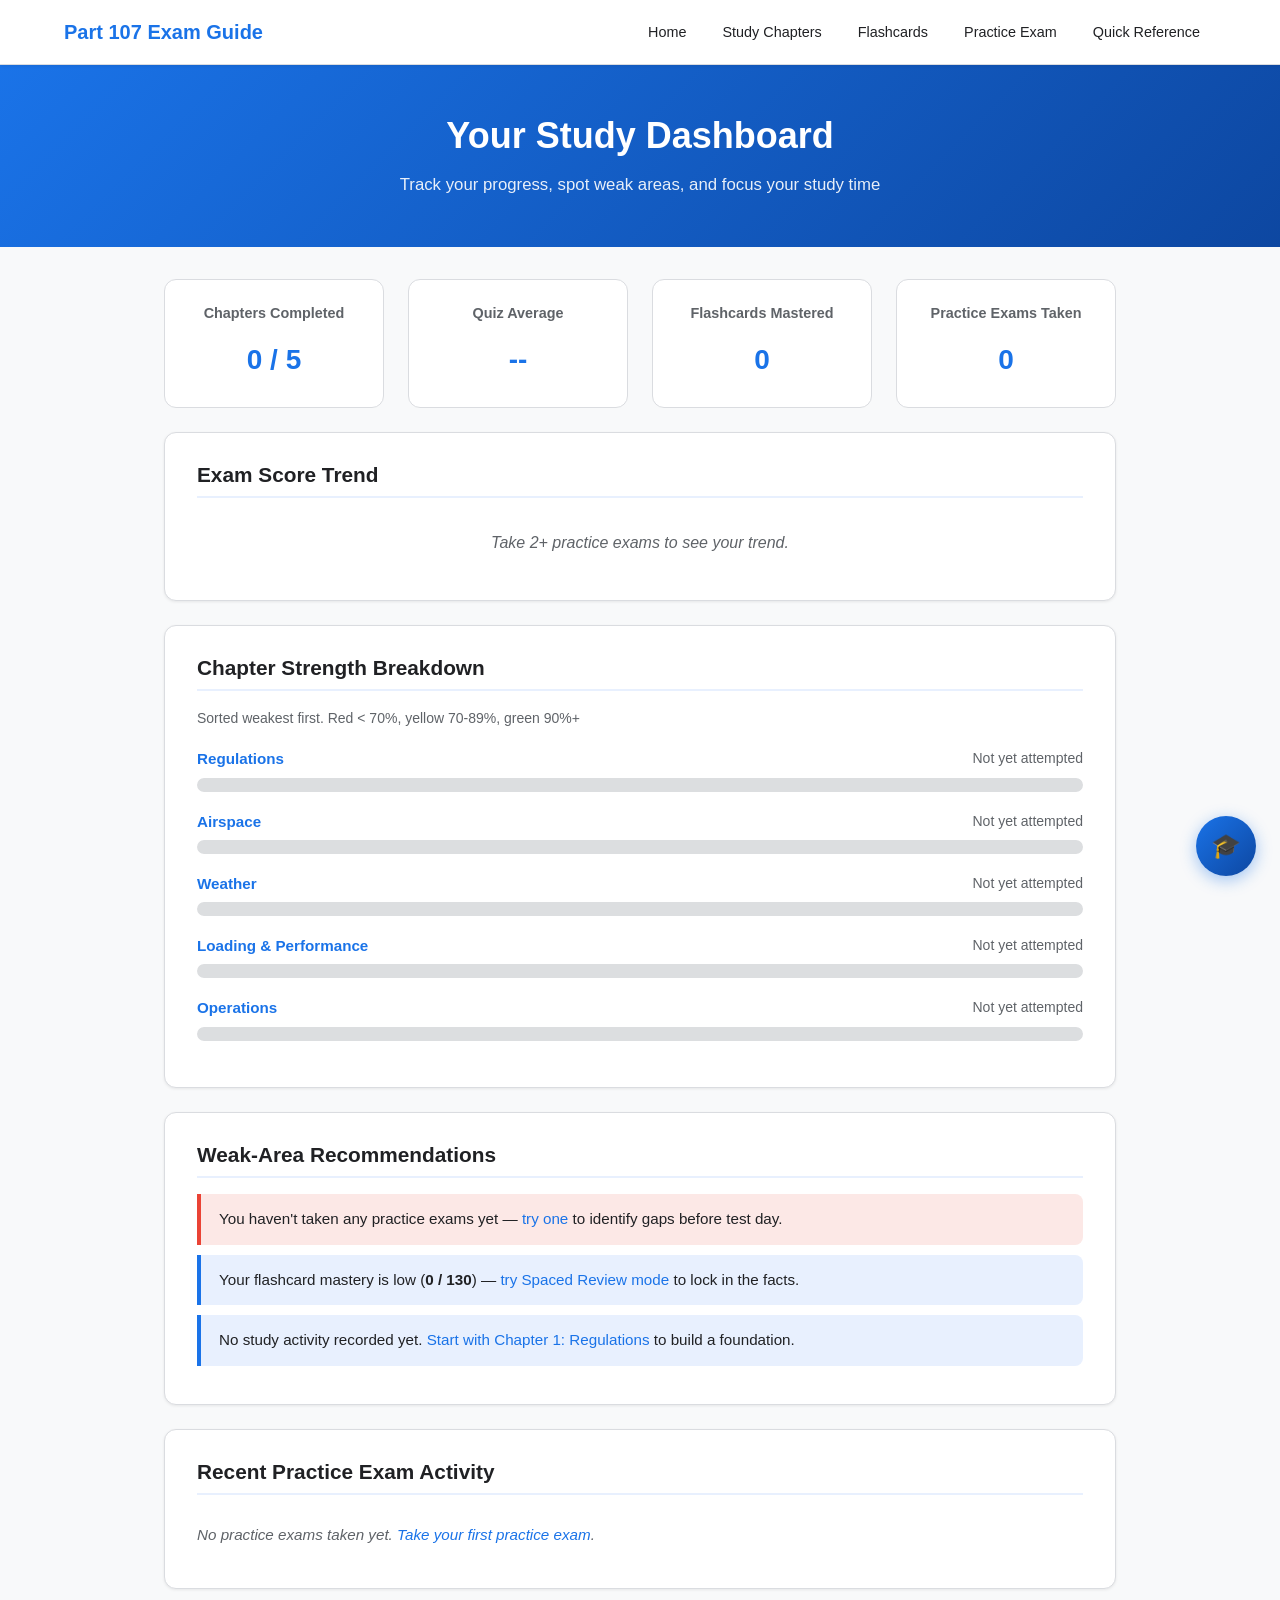
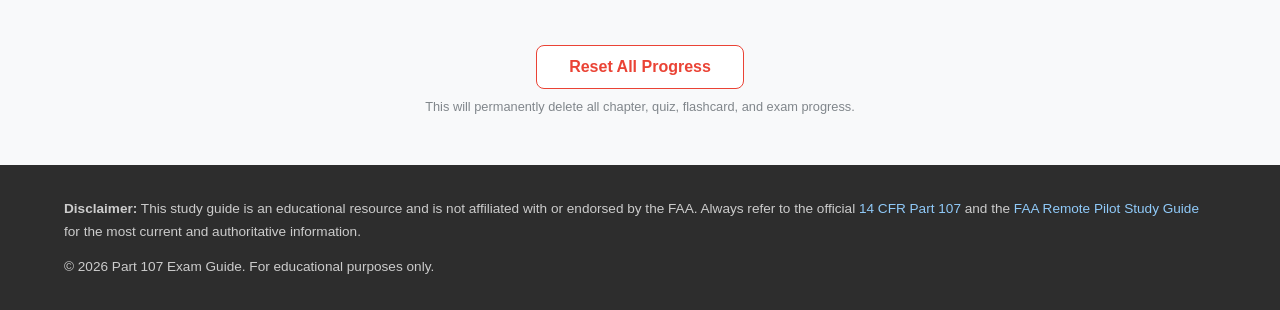
==== dashboard.html @ a6f91be0 "Add METAR/TAF decoder tool and progress dashboard - /tools/metar-decoder.html: paste a raw METAR or " ====
<!DOCTYPE html>
<html lang="en">
<head>
    <meta charset="UTF-8">
    <meta name="viewport" content="width=device-width, initial-scale=1.0">
    <title>Study Dashboard - Part 107 Exam Guide</title>
    <link rel="stylesheet" href="css/styles.css">
    <style>
        /* --- Dashboard-specific styles --- */
        .dashboard-hero {
            background: linear-gradient(135deg, #1a73e8 0%, #0d47a1 100%);
            color: white;
            padding: 48px 24px;
            text-align: center;
        }

        .dashboard-hero h1 {
            font-size: 2.25rem;
            margin-bottom: 12px;
        }

        .dashboard-hero p {
            opacity: 0.9;
            font-size: 1.05rem;
        }

        .dashboard-section {
            max-width: 1000px;
            margin: 0 auto;
            padding: 32px 24px;
        }

        .dashboard-block {
            background: var(--bg-white);
            border: 1px solid var(--border);
            border-radius: var(--radius-lg);
            padding: 28px 32px;
            margin-bottom: 24px;
            box-shadow: var(--shadow-sm);
        }

        .dashboard-block h2 {
            text-align: left;
            font-size: 1.3rem;
            margin-bottom: 16px;
            padding-bottom: 8px;
            border-bottom: 2px solid var(--primary-light);
            color: var(--text);
        }

        .empty-state {
            color: var(--text-light);
            font-style: italic;
            padding: 16px 0;
            text-align: center;
        }

        /* Trend chart */
        .trend-chart {
            width: 100%;
            height: 220px;
            display: block;
        }

        .trend-chart .axis {
            stroke: var(--border);
            stroke-width: 1;
        }

        .trend-chart .gridline {
            stroke: #f0f0f0;
            stroke-width: 1;
        }

        .trend-chart .trend-line {
            fill: none;
            stroke: var(--primary);
            stroke-width: 2.5;
        }

        .trend-chart .trend-dot {
            fill: var(--primary);
        }

        .trend-chart .axis-label {
            font-size: 11px;
            fill: var(--text-light);
        }

        /* Chapter strength bars */
        .strength-row {
            margin-bottom: 18px;
        }

        .strength-info {
            display: flex;
            justify-content: space-between;
            margin-bottom: 6px;
            font-size: 0.95rem;
        }

        .strength-name {
            font-weight: 600;
        }

        .strength-score {
            color: var(--text-light);
            font-size: 0.875rem;
        }

        .strength-track {
            height: 14px;
            background: #e8eaed;
            border-radius: 7px;
            overflow: hidden;
        }

        .strength-fill {
            height: 100%;
            border-radius: 7px;
            transition: width 0.6s ease;
        }

        .strength-fill.low {
            background: var(--accent);
        }

        .strength-fill.mid {
            background: var(--warning);
        }

        .strength-fill.high {
            background: var(--secondary);
        }

        .strength-fill.none {
            background: #c0c0c0;
            width: 100%;
            opacity: 0.3;
        }

        /* Recommendations */
        .rec-list {
            list-style: none;
            padding: 0;
        }

        .rec-list li {
            padding: 14px 18px;
            margin-bottom: 10px;
            background: var(--primary-light);
            border-left: 4px solid var(--primary);
            border-radius: 0 var(--radius) var(--radius) 0;
            font-size: 0.95rem;
            line-height: 1.5;
        }

        .rec-list li.priority {
            background: #fce8e6;
            border-left-color: var(--accent);
        }

        .rec-list li.success {
            background: #e8f5e9;
            border-left-color: var(--secondary);
        }

        /* Activity log */
        .activity-list {
            list-style: none;
            padding: 0;
        }

        .activity-list li {
            padding: 12px 0;
            border-bottom: 1px solid #f0f0f0;
            display: flex;
            justify-content: space-between;
            align-items: center;
            font-size: 0.95rem;
        }

        .activity-list li:last-child {
            border-bottom: none;
        }

        .activity-date {
            color: var(--text-light);
            font-size: 0.875rem;
        }

        .activity-score {
            font-weight: 700;
        }

        .activity-score.pass {
            color: var(--secondary);
        }

        .activity-score.fail {
            color: var(--accent);
        }

        /* Reset button area */
        .reset-area {
            text-align: center;
            padding: 32px 0 16px;
        }

        .btn-danger {
            background: var(--bg-white);
            color: var(--accent);
            border: 1px solid var(--accent);
        }

        .btn-danger:hover {
            background: var(--accent);
            color: white;
            box-shadow: var(--shadow-md);
        }

        @media (max-width: 768px) {
            .dashboard-block {
                padding: 20px 18px;
            }
            .dashboard-hero h1 {
                font-size: 1.6rem;
            }
        }
    </style>
</head>
<body>
    <header class="site-header">
        <nav class="nav-bar">
            <a href="index.html" class="logo">Part 107 Exam Guide</a>
            <button class="nav-toggle" aria-label="Toggle navigation">&#9776;</button>
            <ul class="nav-links">
                <li><a href="index.html">Home</a></li>
                <li class="dropdown">
                    <a href="#">Study Chapters</a>
                    <ul class="dropdown-menu">
                        <li><a href="chapters/regulations.html">1. Regulations</a></li>
                        <li><a href="chapters/airspace.html">2. Airspace</a></li>
                        <li><a href="chapters/weather.html">3. Weather</a></li>
                        <li><a href="chapters/loading-performance.html">4. Loading &amp; Performance</a></li>
                        <li><a href="chapters/operations.html">5. Operations</a></li>
                    </ul>
                </li>
                <li><a href="flashcards.html">Flashcards</a></li>
                <li><a href="practice-exam.html">Practice Exam</a></li>
                <li><a href="reference.html">Quick Reference</a></li>
            </ul>
        </nav>
    </header>

    <section class="dashboard-hero">
        <div class="container">
            <h1>Your Study Dashboard</h1>
            <p>Track your progress, spot weak areas, and focus your study time</p>
        </div>
    </section>

    <main class="dashboard-section">
        <!-- Header stat cards -->
        <section class="progress-section" style="padding:0 0 24px;">
            <div class="progress-dashboard" id="progressDashboard">
                <div class="progress-card">
                    <h4>Chapters Completed</h4>
                    <div class="progress-ring-container">
                        <div class="progress-text" id="chaptersCompleted">0 / 5</div>
                    </div>
                </div>
                <div class="progress-card">
                    <h4>Quiz Average</h4>
                    <div class="progress-ring-container">
                        <div class="progress-text" id="quizAverage">--</div>
                    </div>
                </div>
                <div class="progress-card">
                    <h4>Flashcards Mastered</h4>
                    <div class="progress-ring-container">
                        <div class="progress-text" id="flashcardsMastered">0</div>
                    </div>
                </div>
                <div class="progress-card">
                    <h4>Practice Exams Taken</h4>
                    <div class="progress-ring-container">
                        <div class="progress-text" id="examsTaken">0</div>
                    </div>
                </div>
            </div>
        </section>

        <!-- Exam score trend -->
        <div class="dashboard-block">
            <h2>Exam Score Trend</h2>
            <div id="trendArea"></div>
        </div>

        <!-- Chapter strength breakdown -->
        <div class="dashboard-block">
            <h2>Chapter Strength Breakdown</h2>
            <p style="color:var(--text-light);font-size:0.875rem;margin-bottom:18px;">Sorted weakest first. Red &lt; 70%, yellow 70-89%, green 90%+</p>
            <div id="strengthArea"></div>
        </div>

        <!-- Recommendations -->
        <div class="dashboard-block">
            <h2>Weak-Area Recommendations</h2>
            <ul class="rec-list" id="recArea"></ul>
        </div>

        <!-- Recent activity -->
        <div class="dashboard-block">
            <h2>Recent Practice Exam Activity</h2>
            <ul class="activity-list" id="activityArea"></ul>
        </div>

        <!-- Reset button -->
        <div class="reset-area">
            <button class="btn btn-danger" id="resetBtn">Reset All Progress</button>
            <p style="color:var(--text-lighter);font-size:0.8rem;margin-top:8px;">This will permanently delete all chapter, quiz, flashcard, and exam progress.</p>
        </div>
    </main>

    <footer class="site-footer">
        <div class="container">
            <p><strong>Disclaimer:</strong> This study guide is an educational resource and is not affiliated with or endorsed by the FAA. Always refer to the official <a href="https://www.ecfr.gov/current/title-14/chapter-I/subchapter-F/part-107" target="_blank">14 CFR Part 107</a> and the <a href="https://www.faa.gov/sites/faa.gov/files/regulations_policies/handbooks_manuals/aviation/remote_pilot_study_guide.pdf" target="_blank">FAA Remote Pilot Study Guide</a> for the most current and authoritative information.</p>
            <p>&copy; 2026 Part 107 Exam Guide. For educational purposes only.</p>
        </div>
    </footer>

    <script src="js/progress.js"></script>
    <script src="js/nav.js"></script>
    <script src="js/dashboard.js"></script>
    <script src="js/assistant.js"></script>
</body>
</html>
---- css/styles.css ----
/* ========================================
   Part 107 Exam Guide - Main Stylesheet
   ======================================== */

/* --- Reset & Base --- */
*, *::before, *::after {
    box-sizing: border-box;
    margin: 0;
    padding: 0;
}

:root {
    --primary: #1a73e8;
    --primary-dark: #1557b0;
    --primary-light: #e8f0fe;
    --secondary: #34a853;
    --secondary-dark: #2d8f47;
    --accent: #ea4335;
    --warning: #fbbc04;
    --bg: #f8f9fa;
    --bg-white: #ffffff;
    --text: #202124;
    --text-light: #5f6368;
    --text-lighter: #80868b;
    --border: #dadce0;
    --shadow-sm: 0 1px 3px rgba(0,0,0,0.08);
    --shadow-md: 0 4px 12px rgba(0,0,0,0.1);
    --shadow-lg: 0 8px 24px rgba(0,0,0,0.12);
    --radius: 8px;
    --radius-lg: 12px;
    --max-width: 1200px;
    --header-height: 64px;
}

html {
    scroll-behavior: smooth;
}

body {
    font-family: -apple-system, BlinkMacSystemFont, 'Segoe UI', Roboto, Oxygen, Ubuntu, sans-serif;
    background: var(--bg);
    color: var(--text);
    line-height: 1.6;
    min-height: 100vh;
}

.container {
    max-width: var(--max-width);
    margin: 0 auto;
    padding: 0 24px;
}

a {
    color: var(--primary);
    text-decoration: none;
}

a:hover {
    text-decoration: underline;
}

h1, h2, h3, h4, h5 {
    line-height: 1.3;
}

/* --- Navigation --- */
.site-header {
    position: sticky;
    top: 0;
    z-index: 100;
    background: var(--bg-white);
    border-bottom: 1px solid var(--border);
    box-shadow: var(--shadow-sm);
}

.nav-bar {
    max-width: var(--max-width);
    margin: 0 auto;
    padding: 0 24px;
    display: flex;
    align-items: center;
    height: var(--header-height);
    justify-content: space-between;
}

.logo {
    font-size: 1.25rem;
    font-weight: 700;
    color: var(--primary);
    white-space: nowrap;
}

.logo:hover {
    text-decoration: none;
}

.nav-toggle {
    display: none;
    background: none;
    border: none;
    font-size: 1.5rem;
    cursor: pointer;
    color: var(--text);
}

.nav-links {
    display: flex;
    list-style: none;
    gap: 4px;
    align-items: center;
}

.nav-links > li > a {
    padding: 8px 16px;
    border-radius: var(--radius);
    color: var(--text);
    font-size: 0.9rem;
    font-weight: 500;
    transition: background 0.2s;
}

.nav-links > li > a:hover,
.nav-links > li > a.active {
    background: var(--primary-light);
    color: var(--primary);
    text-decoration: none;
}

/* Dropdown */
.dropdown {
    position: relative;
}

.dropdown-menu {
    display: none;
    position: absolute;
    top: 100%;
    left: 0;
    background: var(--bg-white);
    border: 1px solid var(--border);
    border-radius: var(--radius);
    box-shadow: var(--shadow-md);
    list-style: none;
    min-width: 240px;
    padding: 8px 0;
    z-index: 200;
}

.dropdown:hover .dropdown-menu {
    display: block;
}

.dropdown-menu li a {
    display: block;
    padding: 8px 20px;
    color: var(--text);
    font-size: 0.875rem;
}

.dropdown-menu li a:hover {
    background: var(--primary-light);
    color: var(--primary);
    text-decoration: none;
}

/* --- Hero --- */
.hero {
    background: linear-gradient(135deg, #1a73e8 0%, #0d47a1 100%);
    color: white;
    padding: 80px 24px;
    text-align: center;
}

.hero-content {
    max-width: 800px;
    margin: 0 auto;
}

.hero h1 {
    font-size: 2.75rem;
    margin-bottom: 16px;
    font-weight: 800;
}

.hero-subtitle {
    font-size: 1.25rem;
    opacity: 0.9;
    margin-bottom: 40px;
}

.hero-stats {
    display: flex;
    justify-content: center;
    gap: 48px;
    margin-bottom: 40px;
}

.stat {
    display: flex;
    flex-direction: column;
    align-items: center;
}

.stat-number {
    font-size: 2.5rem;
    font-weight: 800;
}

.stat-label {
    font-size: 0.9rem;
    opacity: 0.85;
}

/* --- Buttons --- */
.btn {
    display: inline-block;
    padding: 12px 32px;
    border-radius: var(--radius);
    font-weight: 600;
    font-size: 1rem;
    cursor: pointer;
    border: none;
    transition: all 0.2s;
}

.btn:hover {
    text-decoration: none;
    transform: translateY(-1px);
}

.btn-primary {
    background: white;
    color: var(--primary);
}

.btn-primary:hover {
    background: #f0f0f0;
    box-shadow: var(--shadow-md);
}

.btn-action {
    background: var(--primary);
    color: white;
}

.btn-action:hover {
    background: var(--primary-dark);
    box-shadow: var(--shadow-md);
}

.btn-secondary {
    background: var(--bg);
    color: var(--text);
    border: 1px solid var(--border);
}

.btn-secondary:hover {
    border-color: var(--primary);
    color: var(--primary);
}

.btn-success {
    background: var(--secondary);
    color: white;
}

.btn-success:hover {
    background: var(--secondary-dark);
}

/* --- Sections --- */
section {
    padding: 64px 0;
}

section h2 {
    font-size: 2rem;
    text-align: center;
    margin-bottom: 12px;
}

.section-subtitle {
    text-align: center;
    color: var(--text-light);
    margin-bottom: 40px;
    font-size: 1.05rem;
}

/* --- Exam Overview --- */
.overview-grid {
    display: grid;
    grid-template-columns: repeat(auto-fit, minmax(260px, 1fr));
    gap: 24px;
    margin-top: 32px;
}

.overview-card {
    background: var(--bg-white);
    border: 1px solid var(--border);
    border-radius: var(--radius-lg);
    padding: 28px;
    box-shadow: var(--shadow-sm);
}

.overview-card h3 {
    font-size: 1.15rem;
    margin-bottom: 16px;
    color: var(--primary);
}

.overview-card ul {
    list-style: none;
}

.overview-card li {
    padding: 6px 0;
    font-size: 0.925rem;
    border-bottom: 1px solid #f0f0f0;
}

.overview-card li:last-child {
    border-bottom: none;
}

/* --- Topic Breakdown --- */
.topic-bars {
    max-width: 700px;
    margin: 0 auto;
}

.topic-bar {
    margin-bottom: 20px;
}

.topic-info {
    display: flex;
    justify-content: space-between;
    margin-bottom: 6px;
}

.topic-name {
    font-weight: 600;
    font-size: 0.95rem;
}

.topic-percent {
    color: var(--text-light);
    font-size: 0.875rem;
}

.bar-track {
    height: 12px;
    background: #e8eaed;
    border-radius: 6px;
    overflow: hidden;
}

.bar-fill {
    height: 100%;
    background: linear-gradient(90deg, var(--primary), #4285f4);
    border-radius: 6px;
    transition: width 0.8s ease;
}

.topic-questions {
    font-size: 0.8rem;
    color: var(--text-lighter);
}

/* --- Chapter Cards --- */
.chapter-grid {
    display: grid;
    grid-template-columns: repeat(auto-fit, minmax(300px, 1fr));
    gap: 24px;
}

.chapter-card {
    background: var(--bg-white);
    border: 1px solid var(--border);
    border-radius: var(--radius-lg);
    padding: 32px;
    display: block;
    color: var(--text);
    transition: all 0.2s;
    position: relative;
    overflow: hidden;
}

.chapter-card:hover {
    text-decoration: none;
    border-color: var(--primary);
    box-shadow: var(--shadow-md);
    transform: translateY(-2px);
}

.chapter-number {
    font-size: 3rem;
    font-weight: 800;
    color: var(--primary-light);
    line-height: 1;
    margin-bottom: 8px;
}

.chapter-card h3 {
    font-size: 1.3rem;
    margin-bottom: 8px;
}

.chapter-card p {
    color: var(--text-light);
    font-size: 0.925rem;
    margin-bottom: 16px;
}

.chapter-meta {
    display: flex;
    justify-content: space-between;
    align-items: center;
}

.badge {
    background: var(--primary-light);
    color: var(--primary);
    padding: 4px 12px;
    border-radius: 20px;
    font-size: 0.8rem;
    font-weight: 600;
}

.chapter-link {
    color: var(--primary);
    font-weight: 600;
    font-size: 0.9rem;
}

/* --- Tools Cards --- */
.tools-grid {
    display: grid;
    grid-template-columns: repeat(auto-fit, minmax(280px, 1fr));
    gap: 24px;
}

.tool-card {
    background: var(--bg-white);
    border: 1px solid var(--border);
    border-radius: var(--radius-lg);
    padding: 32px;
    text-align: center;
    color: var(--text);
    transition: all 0.2s;
}

.tool-card:hover {
    text-decoration: none;
    border-color: var(--primary);
    box-shadow: var(--shadow-md);
    transform: translateY(-2px);
}

.tool-icon {
    font-size: 2.5rem;
    margin-bottom: 16px;
}

.tool-card h3 {
    margin-bottom: 8px;
}

.tool-card p {
    color: var(--text-light);
    font-size: 0.9rem;
}

/* --- Progress Section --- */
.progress-dashboard {
    display: grid;
    grid-template-columns: repeat(auto-fit, minmax(200px, 1fr));
    gap: 24px;
}

.progress-card {
    background: var(--bg-white);
    border: 1px solid var(--border);
    border-radius: var(--radius-lg);
    padding: 24px;
    text-align: center;
}

.progress-card h4 {
    font-size: 0.9rem;
    color: var(--text-light);
    margin-bottom: 16px;
}

.progress-text {
    font-size: 1.75rem;
    font-weight: 700;
    color: var(--primary);
}

/* --- Study Chapter Page Layout --- */
.chapter-hero {
    background: linear-gradient(135deg, #1a73e8 0%, #0d47a1 100%);
    color: white;
    padding: 48px 24px;
}

.chapter-hero .container {
    max-width: 900px;
}

.chapter-hero .chapter-label {
    font-size: 0.9rem;
    opacity: 0.8;
    text-transform: uppercase;
    letter-spacing: 1px;
    margin-bottom: 8px;
}

.chapter-hero h1 {
    font-size: 2.25rem;
    margin-bottom: 12px;
}

.chapter-hero .chapter-desc {
    font-size: 1.1rem;
    opacity: 0.9;
}

.chapter-content {
    max-width: 900px;
    margin: 0 auto;
    padding: 48px 24px;
}

/* --- Presentation Slides --- */
.presentation {
    margin-bottom: 48px;
}

.presentation h2 {
    text-align: left;
    font-size: 1.5rem;
    margin-bottom: 24px;
}

.slide-deck {
    background: var(--bg-white);
    border: 1px solid var(--border);
    border-radius: var(--radius-lg);
    overflow: hidden;
    box-shadow: var(--shadow-sm);
}

.slide {
    display: none;
    padding: 48px 40px;
    min-height: 400px;
}

.slide.active {
    display: block;
}

.slide h3 {
    font-size: 1.5rem;
    margin-bottom: 20px;
    color: var(--primary);
}

.slide h4 {
    font-size: 1.1rem;
    margin-top: 20px;
    margin-bottom: 10px;
}

.slide ul, .slide ol {
    margin-left: 24px;
    margin-bottom: 16px;
}

.slide li {
    margin-bottom: 8px;
    font-size: 1rem;
    line-height: 1.6;
}

.slide p {
    margin-bottom: 14px;
    font-size: 1rem;
}

.slide .key-point {
    background: var(--primary-light);
    border-left: 4px solid var(--primary);
    padding: 16px 20px;
    border-radius: 0 var(--radius) var(--radius) 0;
    margin: 16px 0;
    font-weight: 500;
}

.slide .warning-box {
    background: #fef7e0;
    border-left: 4px solid var(--warning);
    padding: 16px 20px;
    border-radius: 0 var(--radius) var(--radius) 0;
    margin: 16px 0;
}

.slide .example-box {
    background: #e8f5e9;
    border-left: 4px solid var(--secondary);
    padding: 16px 20px;
    border-radius: 0 var(--radius) var(--radius) 0;
    margin: 16px 0;
    font-family: 'Courier New', monospace;
}

.slide-controls {
    display: flex;
    justify-content: space-between;
    align-items: center;
    padding: 16px 24px;
    background: #f8f9fa;
    border-top: 1px solid var(--border);
}

.slide-counter {
    font-size: 0.9rem;
    color: var(--text-light);
    font-weight: 500;
}

.slide-btn {
    padding: 8px 20px;
    border: 1px solid var(--border);
    border-radius: var(--radius);
    background: var(--bg-white);
    cursor: pointer;
    font-size: 0.9rem;
    font-weight: 500;
    transition: all 0.2s;
}

.slide-btn:hover {
    border-color: var(--primary);
    color: var(--primary);
}

.slide-btn:disabled {
    opacity: 0.4;
    cursor: not-allowed;
}

/* --- Reading Section --- */
.reading-section {
    margin-bottom: 48px;
}

.reading-section h2 {
    text-align: left;
    font-size: 1.5rem;
    margin-bottom: 24px;
}

.reading-content {
    background: var(--bg-white);
    border: 1px solid var(--border);
    border-radius: var(--radius-lg);
    padding: 40px;
    box-shadow: var(--shadow-sm);
}

.reading-content h3 {
    font-size: 1.3rem;
    margin-top: 32px;
    margin-bottom: 12px;
    color: var(--text);
    padding-bottom: 8px;
    border-bottom: 2px solid var(--primary-light);
}

.reading-content h3:first-child {
    margin-top: 0;
}

.reading-content p {
    margin-bottom: 14px;
    font-size: 0.975rem;
    line-height: 1.7;
}

.reading-content ul, .reading-content ol {
    margin-left: 24px;
    margin-bottom: 16px;
}

.reading-content li {
    margin-bottom: 6px;
    line-height: 1.6;
}

.reading-content table {
    width: 100%;
    border-collapse: collapse;
    margin: 20px 0;
    font-size: 0.925rem;
}

.reading-content th {
    background: var(--primary);
    color: white;
    padding: 12px 16px;
    text-align: left;
    font-weight: 600;
}

.reading-content td {
    padding: 10px 16px;
    border-bottom: 1px solid var(--border);
}

.reading-content tr:nth-child(even) {
    background: #f8f9fa;
}

.info-box {
    background: var(--primary-light);
    border-left: 4px solid var(--primary);
    padding: 16px 20px;
    border-radius: 0 var(--radius) var(--radius) 0;
    margin: 20px 0;
}

.warning-box {
    background: #fef7e0;
    border-left: 4px solid var(--warning);
    padding: 16px 20px;
    border-radius: 0 var(--radius) var(--radius) 0;
    margin: 20px 0;
}

.tip-box {
    background: #e8f5e9;
    border-left: 4px solid var(--secondary);
    padding: 16px 20px;
    border-radius: 0 var(--radius) var(--radius) 0;
    margin: 20px 0;
}

/* --- Quiz Section --- */
.quiz-section {
    margin-bottom: 48px;
}

.quiz-section h2 {
    text-align: left;
    font-size: 1.5rem;
    margin-bottom: 24px;
}

.quiz-container {
    background: var(--bg-white);
    border: 1px solid var(--border);
    border-radius: var(--radius-lg);
    overflow: hidden;
    box-shadow: var(--shadow-sm);
}

.quiz-header {
    padding: 20px 32px;
    background: #f8f9fa;
    border-bottom: 1px solid var(--border);
    display: flex;
    justify-content: space-between;
    align-items: center;
}

.quiz-progress-text {
    font-weight: 600;
    font-size: 0.95rem;
}

.quiz-score {
    font-weight: 600;
    color: var(--primary);
}

.quiz-body {
    padding: 32px;
}

.quiz-question {
    display: none;
}

.quiz-question.active {
    display: block;
}

.quiz-question h3 {
    font-size: 1.1rem;
    margin-bottom: 20px;
    line-height: 1.5;
}

.quiz-options {
    display: flex;
    flex-direction: column;
    gap: 12px;
}

.quiz-option {
    display: block;
    padding: 14px 20px;
    border: 2px solid var(--border);
    border-radius: var(--radius);
    cursor: pointer;
    transition: all 0.2s;
    font-size: 0.95rem;
    line-height: 1.5;
}

.quiz-option:hover {
    border-color: var(--primary);
    background: var(--primary-light);
}

.quiz-option.selected {
    border-color: var(--primary);
    background: var(--primary-light);
}

.quiz-option.correct {
    border-color: var(--secondary);
    background: #e8f5e9;
}

.quiz-option.incorrect {
    border-color: var(--accent);
    background: #fce8e6;
}

.quiz-option.disabled {
    pointer-events: none;
}

.quiz-explanation {
    display: none;
    margin-top: 20px;
    padding: 16px 20px;
    border-radius: var(--radius);
    font-size: 0.925rem;
    line-height: 1.6;
}

.quiz-explanation.show {
    display: block;
}

.quiz-explanation.correct {
    background: #e8f5e9;
    border-left: 4px solid var(--secondary);
}

.quiz-explanation.incorrect {
    background: #fce8e6;
    border-left: 4px solid var(--accent);
}

.quiz-footer {
    padding: 20px 32px;
    border-top: 1px solid var(--border);
    display: flex;
    justify-content: space-between;
}

.quiz-results {
    text-align: center;
    padding: 48px 32px;
}

.quiz-results h3 {
    font-size: 1.5rem;
    margin-bottom: 8px;
}

.quiz-results .score-display {
    font-size: 3rem;
    font-weight: 800;
    margin: 16px 0;
}

.quiz-results .score-display.pass {
    color: var(--secondary);
}

.quiz-results .score-display.fail {
    color: var(--accent);
}

.quiz-results p {
    color: var(--text-light);
    margin-bottom: 24px;
}

/* --- Flashcard Styles --- */
.flashcard-controls {
    display: flex;
    justify-content: center;
    gap: 12px;
    margin-bottom: 32px;
    flex-wrap: wrap;
}

.filter-btn {
    padding: 8px 20px;
    border: 1px solid var(--border);
    border-radius: 20px;
    background: var(--bg-white);
    cursor: pointer;
    font-size: 0.875rem;
    font-weight: 500;
    transition: all 0.2s;
}

.filter-btn:hover,
.filter-btn.active {
    border-color: var(--primary);
    background: var(--primary-light);
    color: var(--primary);
}

.flashcard-area {
    max-width: 600px;
    margin: 0 auto;
}

.flashcard {
    perspective: 1000px;
    height: 350px;
    margin-bottom: 24px;
    cursor: pointer;
}

.flashcard-inner {
    width: 100%;
    height: 100%;
    position: relative;
    transition: transform 0.6s;
    transform-style: preserve-3d;
}

.flashcard.flipped .flashcard-inner {
    transform: rotateY(180deg);
}

.flashcard-front, .flashcard-back {
    position: absolute;
    width: 100%;
    height: 100%;
    backface-visibility: hidden;
    border-radius: var(--radius-lg);
    border: 1px solid var(--border);
    box-shadow: var(--shadow-md);
    display: flex;
    flex-direction: column;
    align-items: center;
    justify-content: center;
    padding: 32px;
    text-align: center;
}

.flashcard-front {
    background: var(--bg-white);
}

.flashcard-front h3 {
    font-size: 1.25rem;
    line-height: 1.5;
}

.flashcard-front .card-hint {
    position: absolute;
    bottom: 20px;
    color: var(--text-lighter);
    font-size: 0.8rem;
}

.flashcard-back {
    background: linear-gradient(135deg, #1a73e8, #0d47a1);
    color: white;
    transform: rotateY(180deg);
}

.flashcard-back p {
    font-size: 1.05rem;
    line-height: 1.6;
}

.flashcard-nav {
    display: flex;
    justify-content: center;
    align-items: center;
    gap: 24px;
}

.flashcard-counter {
    font-size: 0.95rem;
    color: var(--text-light);
    font-weight: 500;
}

.fc-nav-btn {
    width: 44px;
    height: 44px;
    border-radius: 50%;
    border: 1px solid var(--border);
    background: var(--bg-white);
    cursor: pointer;
    font-size: 1.2rem;
    display: flex;
    align-items: center;
    justify-content: center;
    transition: all 0.2s;
}

.fc-nav-btn:hover {
    border-color: var(--primary);
    color: var(--primary);
}

.mastered-btn {
    padding: 8px 20px;
    border: 1px solid var(--secondary);
    border-radius: 20px;
    background: transparent;
    color: var(--secondary);
    cursor: pointer;
    font-size: 0.85rem;
    font-weight: 500;
    transition: all 0.2s;
}

.mastered-btn:hover,
.mastered-btn.active {
    background: var(--secondary);
    color: white;
}

/* --- Practice Exam --- */
.exam-hero {
    background: linear-gradient(135deg, #ea4335 0%, #c62828 100%);
    color: white;
    padding: 48px 24px;
    text-align: center;
}

.exam-hero h1 {
    font-size: 2.25rem;
    margin-bottom: 12px;
}

.exam-setup {
    max-width: 600px;
    margin: 0 auto;
    padding: 48px 24px;
    text-align: center;
}

.exam-setup h2 {
    margin-bottom: 24px;
}

.exam-info-cards {
    display: grid;
    grid-template-columns: repeat(3, 1fr);
    gap: 16px;
    margin-bottom: 32px;
}

.exam-info-card {
    background: var(--bg-white);
    border: 1px solid var(--border);
    border-radius: var(--radius);
    padding: 20px;
}

.exam-info-card .number {
    font-size: 1.75rem;
    font-weight: 800;
    color: var(--primary);
}

.exam-info-card .label {
    font-size: 0.8rem;
    color: var(--text-light);
}

.timer {
    font-size: 1.5rem;
    font-weight: 700;
    font-family: 'Courier New', monospace;
    background: var(--bg-white);
    border: 1px solid var(--border);
    border-radius: var(--radius);
    padding: 8px 20px;
    display: inline-block;
}

.timer.warning {
    color: var(--accent);
    border-color: var(--accent);
}

.exam-question-nav {
    display: grid;
    grid-template-columns: repeat(10, 1fr);
    gap: 6px;
    margin: 20px 0;
}

.q-nav-btn {
    width: 36px;
    height: 36px;
    border: 1px solid var(--border);
    border-radius: 4px;
    background: var(--bg-white);
    cursor: pointer;
    font-size: 0.75rem;
    font-weight: 500;
    display: flex;
    align-items: center;
    justify-content: center;
    transition: all 0.15s;
}

.q-nav-btn:hover {
    border-color: var(--primary);
}

.q-nav-btn.current {
    background: var(--primary);
    color: white;
    border-color: var(--primary);
}

.q-nav-btn.answered {
    background: var(--primary-light);
    border-color: var(--primary);
    color: var(--primary);
}

.q-nav-btn.flagged {
    border-color: var(--warning);
    background: #fef7e0;
}

/* --- Reference Page --- */
.reference-hero {
    background: linear-gradient(135deg, #34a853 0%, #1b5e20 100%);
    color: white;
    padding: 48px 24px;
    text-align: center;
}

.reference-content {
    max-width: 900px;
    margin: 0 auto;
    padding: 48px 24px;
}

.ref-section {
    background: var(--bg-white);
    border: 1px solid var(--border);
    border-radius: var(--radius-lg);
    padding: 32px;
    margin-bottom: 24px;
    box-shadow: var(--shadow-sm);
}

.ref-section h2 {
    text-align: left;
    font-size: 1.3rem;
    margin-bottom: 16px;
    padding-bottom: 8px;
    border-bottom: 2px solid var(--primary-light);
}

.ref-grid {
    display: grid;
    grid-template-columns: repeat(auto-fit, minmax(200px, 1fr));
    gap: 16px;
}

.ref-item {
    display: flex;
    flex-direction: column;
}

.ref-item .ref-label {
    font-size: 0.8rem;
    color: var(--text-light);
    text-transform: uppercase;
    letter-spacing: 0.5px;
    margin-bottom: 4px;
}

.ref-item .ref-value {
    font-size: 1.1rem;
    font-weight: 700;
    color: var(--primary);
}

.ref-table {
    width: 100%;
    border-collapse: collapse;
    font-size: 0.925rem;
}

.ref-table th {
    background: var(--primary);
    color: white;
    padding: 10px 14px;
    text-align: left;
    font-weight: 600;
}

.ref-table td {
    padding: 8px 14px;
    border-bottom: 1px solid var(--border);
}

.ref-table tr:nth-child(even) {
    background: #f8f9fa;
}

/* --- Chapter Navigation --- */
.chapter-nav {
    display: flex;
    justify-content: space-between;
    padding: 32px 0;
    border-top: 1px solid var(--border);
    margin-top: 48px;
}

.chapter-nav a {
    display: flex;
    flex-direction: column;
    padding: 16px 20px;
    border: 1px solid var(--border);
    border-radius: var(--radius);
    transition: all 0.2s;
    max-width: 45%;
}

.chapter-nav a:hover {
    text-decoration: none;
    border-color: var(--primary);
    box-shadow: var(--shadow-sm);
}

.chapter-nav .nav-label {
    font-size: 0.8rem;
    color: var(--text-light);
    text-transform: uppercase;
    letter-spacing: 0.5px;
}

.chapter-nav .nav-title {
    font-weight: 600;
    font-size: 1rem;
}

/* --- Footer --- */
.site-footer {
    background: #2d2d2d;
    color: #ccc;
    padding: 32px 24px;
    font-size: 0.85rem;
    line-height: 1.7;
}

.site-footer a {
    color: #90caf9;
}

.site-footer p {
    max-width: var(--max-width);
    margin: 0 auto 12px;
}

.site-footer p:last-child {
    margin-bottom: 0;
}

/* --- Mobile Responsive --- */
@media (max-width: 768px) {
    .nav-toggle {
        display: block;
    }

    .nav-links {
        display: none;
        position: absolute;
        top: var(--header-height);
        left: 0;
        right: 0;
        background: var(--bg-white);
        flex-direction: column;
        padding: 16px;
        border-bottom: 1px solid var(--border);
        box-shadow: var(--shadow-md);
    }

    .nav-links.open {
        display: flex;
    }

    .dropdown-menu {
        position: static;
        box-shadow: none;
        border: none;
        padding-left: 16px;
    }

    .dropdown:hover .dropdown-menu {
        display: none;
    }

    .dropdown.open .dropdown-menu {
        display: block;
    }

    .hero h1 {
        font-size: 2rem;
    }

    .hero-stats {
        gap: 24px;
    }

    .stat-number {
        font-size: 2rem;
    }

    section {
        padding: 40px 0;
    }

    section h2 {
        font-size: 1.5rem;
    }

    .slide {
        padding: 28px 24px;
        min-height: 300px;
    }

    .reading-content {
        padding: 24px;
    }

    .exam-info-cards {
        grid-template-columns: 1fr;
    }

    .exam-question-nav {
        grid-template-columns: repeat(6, 1fr);
    }

    .chapter-nav {
        flex-direction: column;
        gap: 12px;
    }

    .chapter-nav a {
        max-width: 100%;
    }

    .chat-window {
        width: calc(100vw - 24px) !important;
        right: 12px !important;
        bottom: 80px !important;
        max-height: 70vh !important;
    }
}

/* --- AI Study Assistant Chat Widget --- */
.chat-fab {
    position: fixed;
    bottom: 24px;
    right: 24px;
    width: 60px;
    height: 60px;
    border-radius: 50%;
    background: linear-gradient(135deg, #1a73e8, #0d47a1);
    color: white;
    border: none;
    cursor: pointer;
    box-shadow: 0 4px 16px rgba(26, 115, 232, 0.4);
    z-index: 1000;
    display: flex;
    align-items: center;
    justify-content: center;
    font-size: 1.5rem;
    transition: all 0.3s;
}

.chat-fab:hover {
    transform: scale(1.08);
    box-shadow: 0 6px 20px rgba(26, 115, 232, 0.5);
}

.chat-fab .fab-close {
    display: none;
}

.chat-fab.open .fab-icon {
    display: none;
}

.chat-fab.open .fab-close {
    display: block;
    font-size: 1.6rem;
    line-height: 1;
}

.chat-fab .fab-badge {
    position: absolute;
    top: -2px;
    right: -2px;
    width: 18px;
    height: 18px;
    background: var(--accent);
    border-radius: 50%;
    font-size: 0.65rem;
    font-weight: 700;
    display: flex;
    align-items: center;
    justify-content: center;
    border: 2px solid white;
}

.chat-window {
    position: fixed;
    bottom: 96px;
    right: 24px;
    width: 400px;
    max-height: 560px;
    background: var(--bg-white);
    border-radius: var(--radius-lg);
    box-shadow: 0 8px 32px rgba(0, 0, 0, 0.18);
    z-index: 999;
    display: none;
    flex-direction: column;
    overflow: hidden;
    border: 1px solid var(--border);
}

.chat-window.open {
    display: flex;
    animation: chatSlideUp 0.3s ease;
}

@keyframes chatSlideUp {
    from {
        opacity: 0;
        transform: translateY(16px);
    }
    to {
        opacity: 1;
        transform: translateY(0);
    }
}

.chat-header {
    background: linear-gradient(135deg, #1a73e8, #0d47a1);
    color: white;
    padding: 16px 20px;
    display: flex;
    align-items: center;
    gap: 12px;
    flex-shrink: 0;
}

.chat-header-icon {
    width: 36px;
    height: 36px;
    background: rgba(255, 255, 255, 0.2);
    border-radius: 50%;
    display: flex;
    align-items: center;
    justify-content: center;
    font-size: 1.1rem;
}

.chat-header-text h4 {
    font-size: 0.95rem;
    font-weight: 600;
    margin: 0;
}

.chat-header-text span {
    font-size: 0.75rem;
    opacity: 0.8;
}

.chat-messages {
    flex: 1;
    overflow-y: auto;
    padding: 16px;
    display: flex;
    flex-direction: column;
    gap: 12px;
    min-height: 280px;
    max-height: 360px;
}

.chat-msg {
    max-width: 88%;
    padding: 10px 14px;
    border-radius: 12px;
    font-size: 0.9rem;
    line-height: 1.55;
    word-wrap: break-word;
}

.chat-msg.bot {
    background: #f0f4f9;
    color: var(--text);
    align-self: flex-start;
    border-bottom-left-radius: 4px;
}

.chat-msg.user {
    background: var(--primary);
    color: white;
    align-self: flex-end;
    border-bottom-right-radius: 4px;
}

.chat-msg strong {
    font-weight: 600;
}

.chat-msg code {
    background: rgba(0, 0, 0, 0.06);
    padding: 1px 5px;
    border-radius: 3px;
    font-size: 0.85em;
    font-family: 'Courier New', monospace;
}

.chat-msg a {
    color: var(--primary);
    text-decoration: underline;
}

.chat-msg.user a {
    color: #bbdefb;
}

.chat-msg ul {
    margin: 6px 0 2px 16px;
    padding: 0;
}

.chat-msg li {
    margin-bottom: 3px;
}

.chat-suggestions {
    padding: 0 16px 12px;
    display: flex;
    flex-wrap: wrap;
    gap: 6px;
    flex-shrink: 0;
}

.chat-suggestions.hidden {
    display: none;
}

.suggest-chip {
    padding: 6px 14px;
    border: 1px solid var(--border);
    border-radius: 20px;
    background: var(--bg-white);
    font-size: 0.8rem;
    cursor: pointer;
    color: var(--text-light);
    transition: all 0.15s;
    white-space: nowrap;
}

.suggest-chip:hover {
    border-color: var(--primary);
    color: var(--primary);
    background: var(--primary-light);
}

.chat-input-area {
    display: flex;
    gap: 8px;
    padding: 12px 16px;
    border-top: 1px solid var(--border);
    background: var(--bg);
    flex-shrink: 0;
}

.chat-input {
    flex: 1;
    padding: 10px 14px;
    border: 1px solid var(--border);
    border-radius: 20px;
    font-size: 0.9rem;
    outline: none;
    background: var(--bg-white);
    font-family: inherit;
}

.chat-input:focus {
    border-color: var(--primary);
}

.chat-send {
    width: 40px;
    height: 40px;
    border-radius: 50%;
    background: var(--primary);
    color: white;
    border: none;
    cursor: pointer;
    display: flex;
    align-items: center;
    justify-content: center;
    font-size: 1.1rem;
    transition: background 0.2s;
    flex-shrink: 0;
}

.chat-send:hover {
    background: var(--primary-dark);
}

.chat-typing {
    display: flex;
    gap: 4px;
    padding: 10px 14px;
    align-self: flex-start;
}

.chat-typing span {
    width: 8px;
    height: 8px;
    background: #bbb;
    border-radius: 50%;
    animation: typingBounce 1.4s infinite;
}

.chat-typing span:nth-child(2) {
    animation-delay: 0.2s;
}

.chat-typing span:nth-child(3) {
    animation-delay: 0.4s;
}

@keyframes typingBounce {
    0%, 60%, 100% { transform: translateY(0); }
    30% { transform: translateY(-6px); }
}

/* --- METAR / TAF Decoder --- */
.metar-input {
    width: 100%;
    font-family: 'SF Mono', Menlo, Monaco, Consolas, 'Courier New', monospace;
    font-size: 0.95rem;
    padding: 12px 14px;
    border: 1px solid var(--border);
    border-radius: var(--radius);
    resize: vertical;
    line-height: 1.5;
    background: var(--bg-white);
    color: var(--text);
}

.metar-input:focus {
    outline: none;
    border-color: var(--primary);
    box-shadow: 0 0 0 3px var(--primary-light);
}

.metar-controls {
    display: flex;
    flex-wrap: wrap;
    gap: 12px;
    margin-top: 16px;
}

.metar-subhead {
    font-size: 1rem;
    font-weight: 600;
    color: var(--text-light);
    text-transform: uppercase;
    letter-spacing: 0.5px;
    margin-top: 24px;
    margin-bottom: 10px;
}

.metar-raw {
    font-family: 'SF Mono', Menlo, Monaco, Consolas, 'Courier New', monospace;
    font-size: 1rem;
    background: #1e1e1e;
    color: #f0f0f0;
    padding: 16px;
    border-radius: var(--radius);
    line-height: 2.2;
    word-spacing: 4px;
    overflow-x: auto;
}

.metar-raw .tok {
    padding: 3px 6px;
    border-radius: 4px;
    background: rgba(255, 255, 255, 0.08);
    cursor: help;
    white-space: nowrap;
}

.metar-table-wrap {
    overflow-x: auto;
}

.metar-table {
    margin-top: 8px;
}

.metar-table .tok-code {
    font-family: 'SF Mono', Menlo, Monaco, Consolas, 'Courier New', monospace;
    background: var(--bg);
    padding: 2px 6px;
    border-radius: 4px;
    font-size: 0.9rem;
    color: var(--text);
}

.type-badge {
    display: inline-block;
    padding: 3px 10px;
    border-radius: 12px;
    font-size: 0.75rem;
    font-weight: 600;
    text-transform: uppercase;
    letter-spacing: 0.3px;
    white-space: nowrap;
}

/* Category color coding (used in both raw view and table badges) */
.type-report,      .metar-raw .tok-report      { background: #6a1b9a; color: white; }
.type-station,     .metar-raw .tok-station     { background: #1a73e8; color: white; }
.type-time,        .metar-raw .tok-time        { background: #455a64; color: white; }
.type-wind,        .metar-raw .tok-wind        { background: #1976d2; color: white; }
.type-visibility,  .metar-raw .tok-visibility  { background: #2e7d32; color: white; }
.type-weather,     .metar-raw .tok-weather     { background: #ef6c00; color: white; }
.type-sky,         .metar-raw .tok-sky         { background: #607d8b; color: white; }
.type-temp,        .metar-raw .tok-temp        { background: #c2185b; color: white; }
.type-altimeter,   .metar-raw .tok-altimeter   { background: #00838f; color: white; }
.type-change,      .metar-raw .tok-change      { background: #8e24aa; color: white; }
.type-remarks,     .metar-raw .tok-remarks     { background: #5d4037; color: white; }
.type-other,       .metar-raw .tok-other       { background: #9e9e9e; color: white; }

.metar-details > summary {
    cursor: pointer;
    list-style: none;
    padding: 0;
    border: none;
}

.metar-details > summary::-webkit-details-marker {
    display: none;
}

.metar-details > summary::before {
    content: '\25B6';
    display: inline-block;
    margin-right: 10px;
    font-size: 0.8rem;
    color: var(--text-light);
    transition: transform 0.2s;
}

.metar-details[open] > summary::before {
    transform: rotate(90deg);
}

@media (max-width: 600px) {
    .metar-raw {
        font-size: 0.85rem;
        line-height: 2;
    }

    .metar-controls .btn {
        flex: 1 1 auto;
        padding: 10px 16px;
    }
}
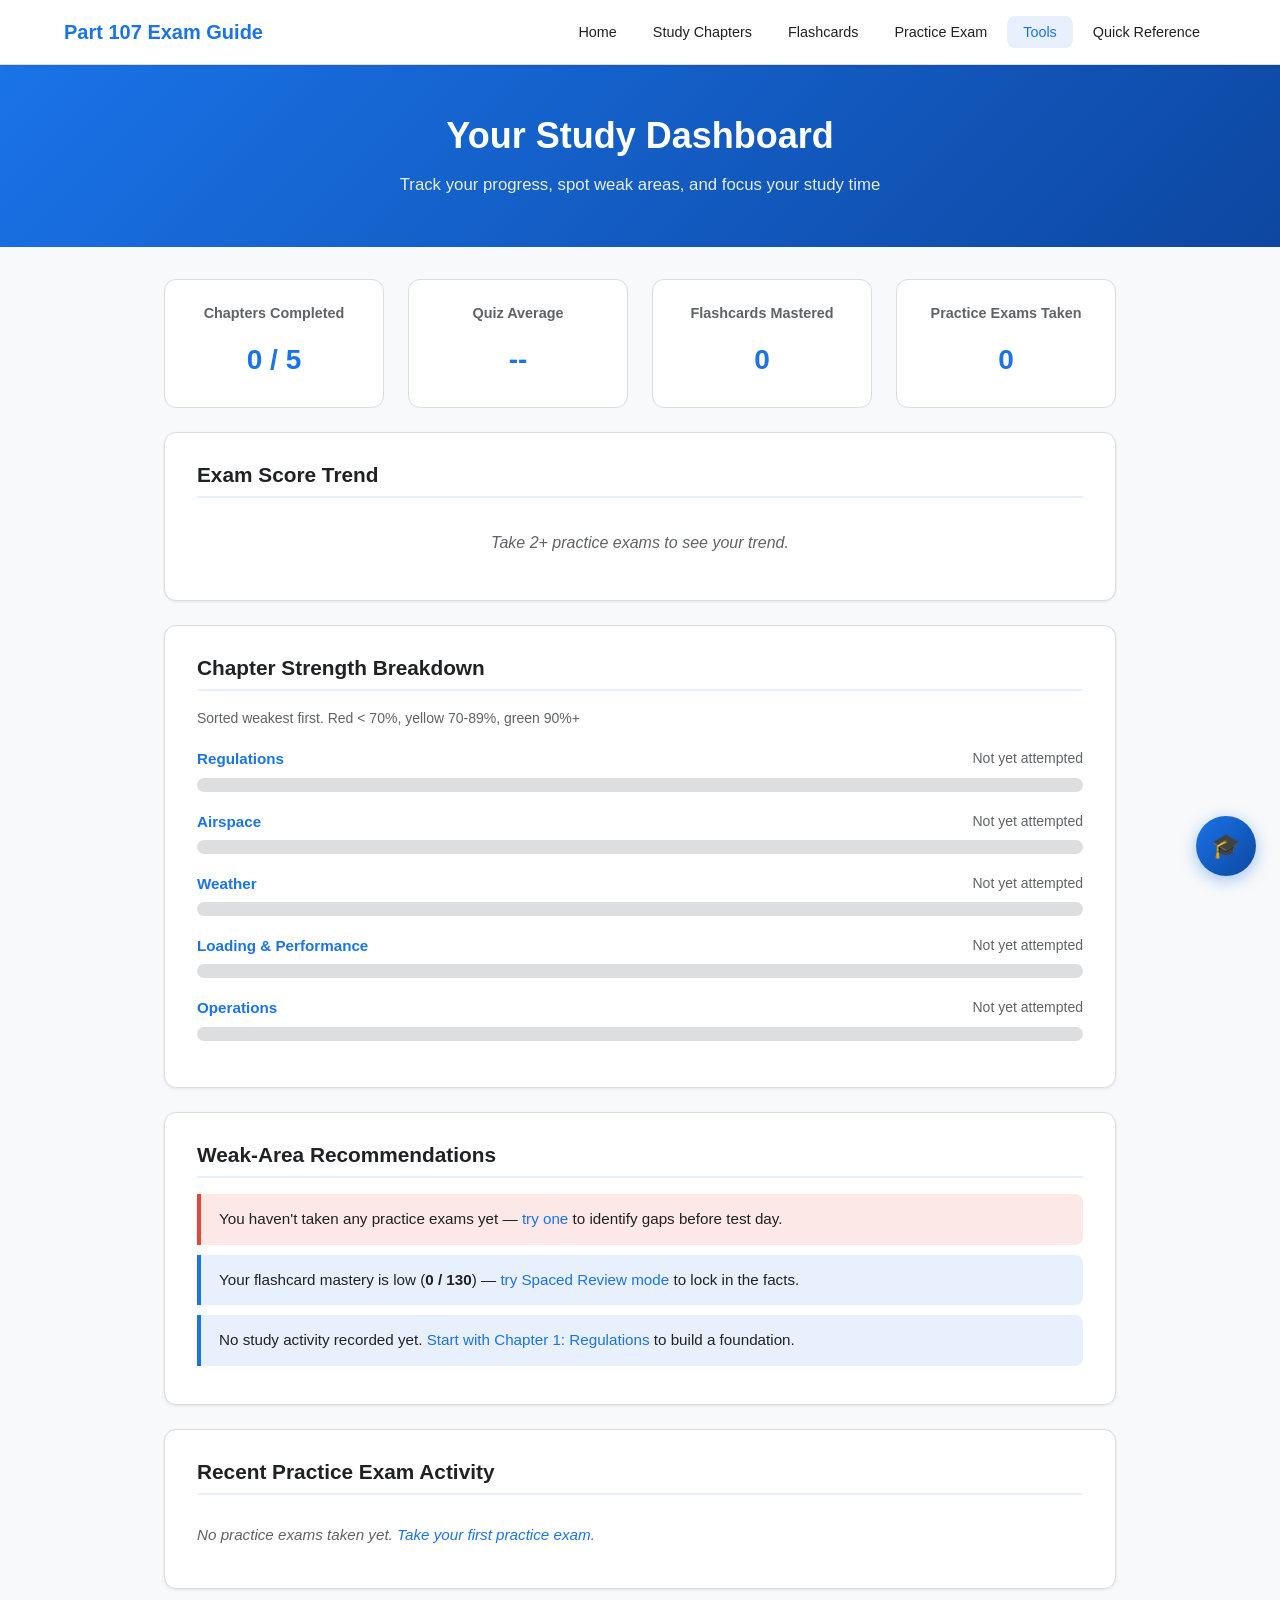
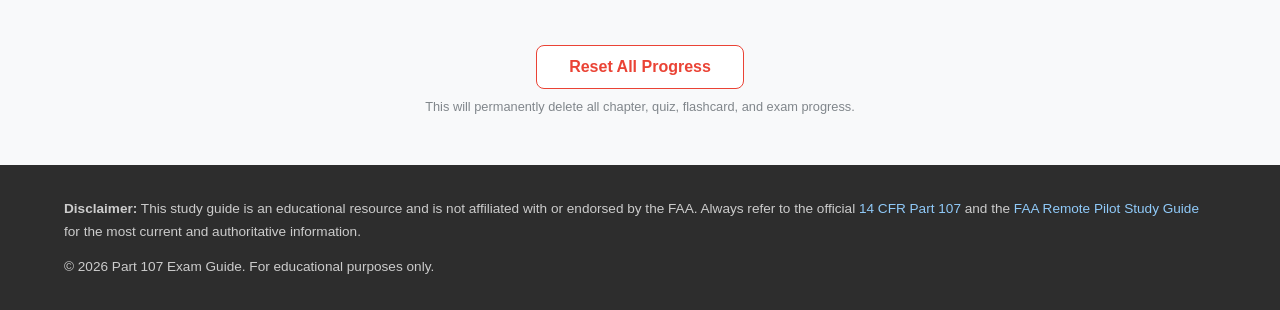
==== commit c7f1d608: "Add Tools nav dropdown and PWA registration to all pages Wires up the new pages (Progress Dashboard," ====
--- a/dashboard.html
+++ b/dashboard.html
@@ -5,6 +5,8 @@
     <meta name="viewport" content="width=device-width, initial-scale=1.0">
     <title>Study Dashboard - Part 107 Exam Guide</title>
     <link rel="stylesheet" href="css/styles.css">
+    <link rel="manifest" href="/manifest.json">
+    <meta name="theme-color" content="#0b3d91">
     <style>
         /* --- Dashboard-specific styles --- */
         .dashboard-hero {
@@ -248,6 +250,14 @@
                 </li>
                 <li><a href="flashcards.html">Flashcards</a></li>
                 <li><a href="practice-exam.html">Practice Exam</a></li>
+                <li class="dropdown">
+                    <a href="#" class="active">Tools</a>
+                    <ul class="dropdown-menu">
+                        <li><a href="dashboard.html">Progress Dashboard</a></li>
+                        <li><a href="tools/metar-decoder.html">METAR Decoder</a></li>
+                        <li><a href="tools/chart-quiz.html">Chart Quiz</a></li>
+                    </ul>
+                </li>
                 <li><a href="reference.html">Quick Reference</a></li>
             </ul>
         </nav>
@@ -334,5 +344,12 @@
     <script src="js/nav.js"></script>
     <script src="js/dashboard.js"></script>
     <script src="js/assistant.js"></script>
+    <script>
+    if ('serviceWorker' in navigator) {
+      window.addEventListener('load', function() {
+        navigator.serviceWorker.register('/sw.js').catch(function(e) { console.log('SW reg failed:', e); });
+      });
+    }
+    </script>
 </body>
 </html>
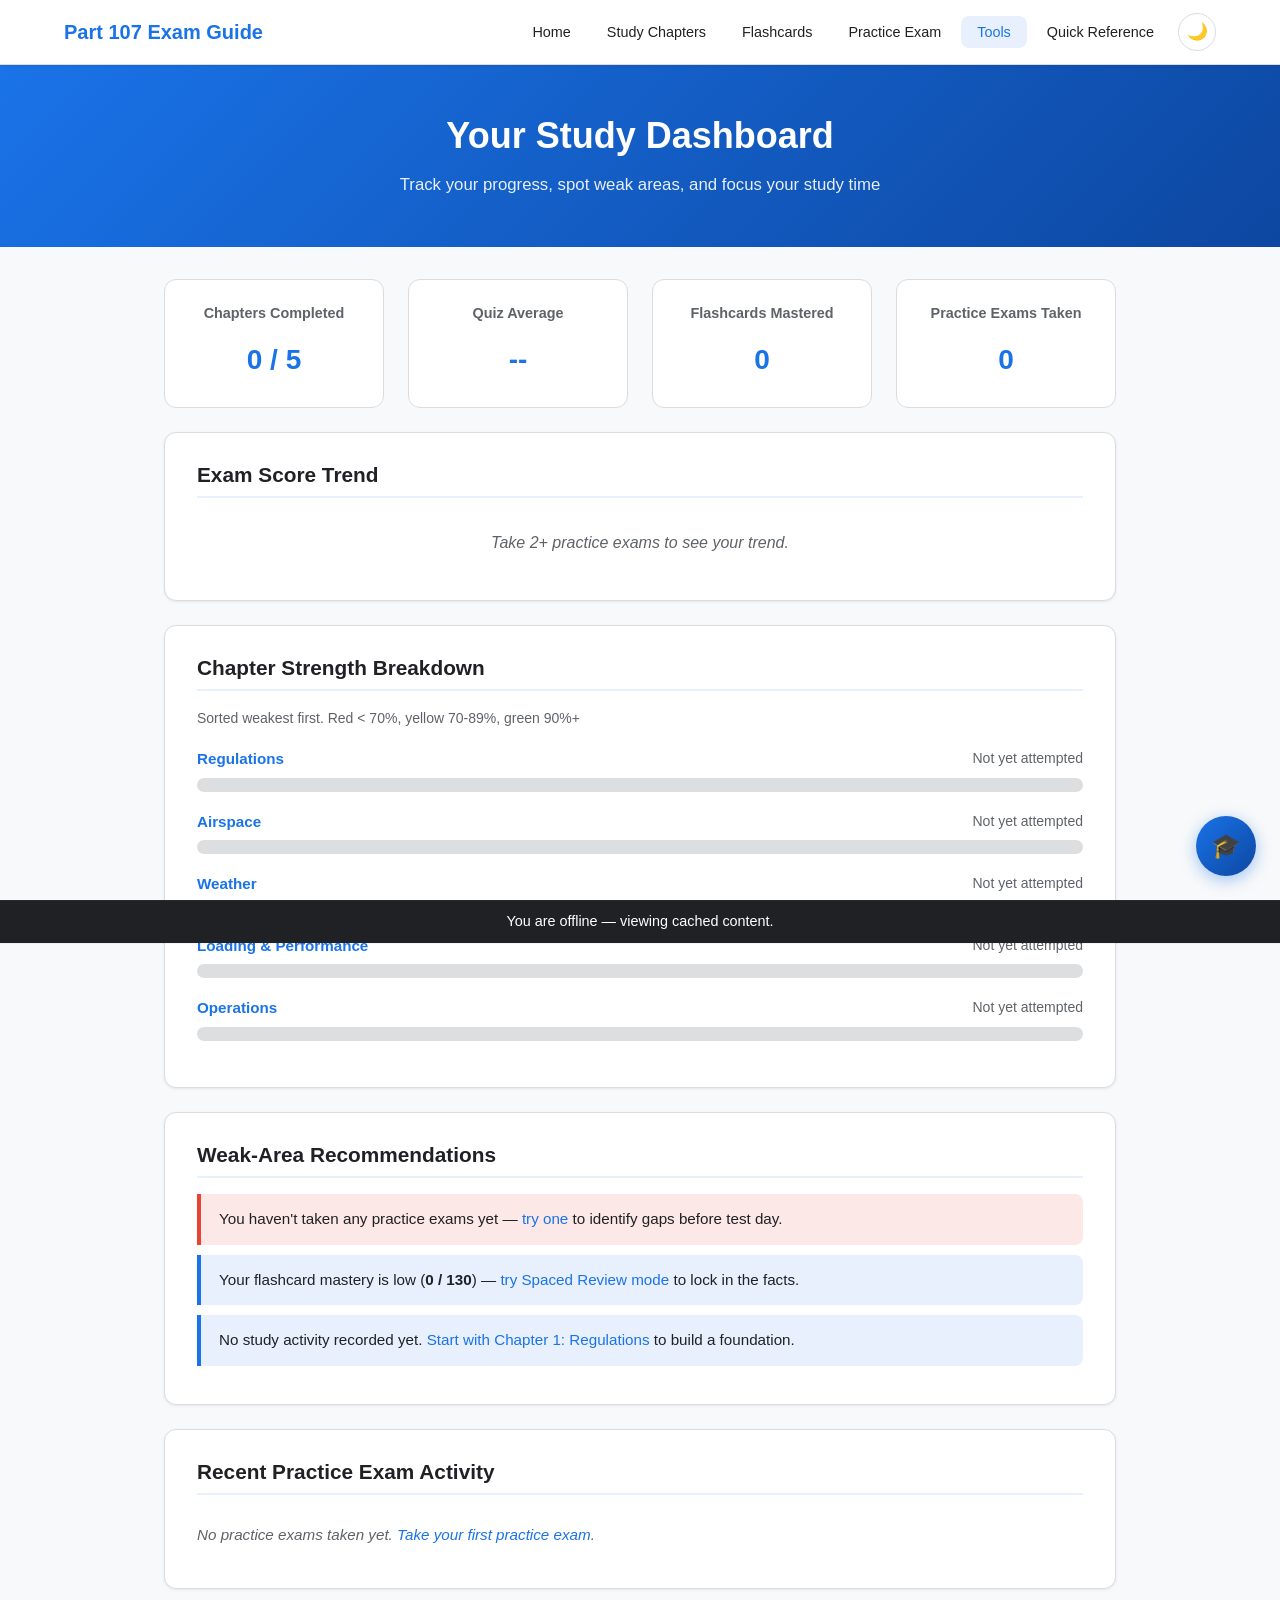
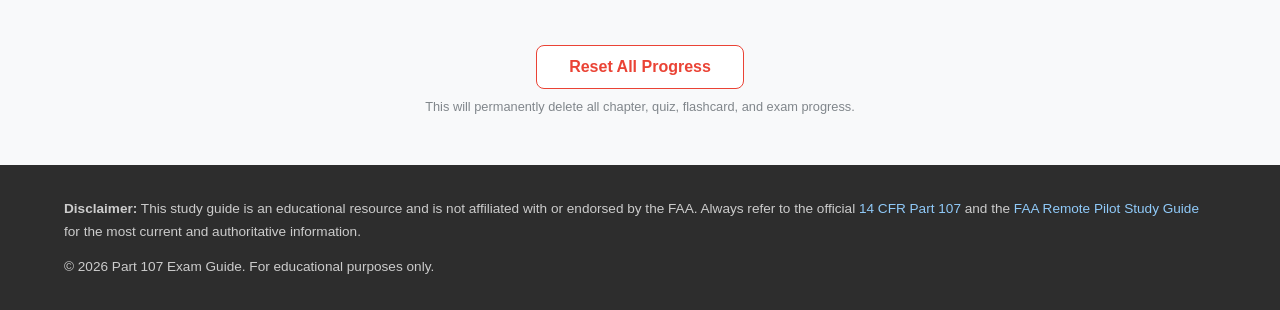
==== commit 51a573c4: "Wire root pages + flashcard a11y and counter fixes - index/flashcards/practice-exam/reference/dashbo" ====
--- a/dashboard.html
+++ b/dashboard.html
@@ -7,6 +7,13 @@
     <link rel="stylesheet" href="css/styles.css">
     <link rel="manifest" href="/manifest.json">
     <meta name="theme-color" content="#0b3d91">
+    <meta name="description" content="Your personal Part 107 progress dashboard: track chapter completion, quiz and practice-exam scores, flashcards mastered, and spot weak areas to study.">
+    <meta name="robots" content="index, follow">
+    <link rel="icon" type="image/svg+xml" href="icons/favicon.svg">
+    <meta property="og:type" content="website">
+    <meta property="og:title" content="Study Dashboard - Part 107 Exam Guide">
+    <meta property="og:description" content="Your personal Part 107 progress dashboard: track chapter completion, quiz and practice-exam scores, flashcards mastered, and spot weak areas to study.">
+    <meta property="og:image" content="icons/icon-512.png">
     <style>
         /* --- Dashboard-specific styles --- */
         .dashboard-hero {
@@ -230,8 +237,10 @@
             }
         }
     </style>
+    <script>(function(){try{var t=localStorage.getItem('part107_theme');if(!t){t=(window.matchMedia&&window.matchMedia('(prefers-color-scheme: dark)').matches)?'dark':'light';}document.documentElement.setAttribute('data-theme',t);}catch(e){}})();</script>
 </head>
 <body>
+    <a href="#main" class="skip-link">Skip to main content</a>
     <header class="site-header">
         <nav class="nav-bar">
             <a href="index.html" class="logo">Part 107 Exam Guide</a>
@@ -270,7 +279,7 @@
         </div>
     </section>
 
-    <main class="dashboard-section">
+    <main id="main" class="dashboard-section">
         <!-- Header stat cards -->
         <section class="progress-section" style="padding:0 0 24px;">
             <div class="progress-dashboard" id="progressDashboard">
@@ -340,10 +349,11 @@
         </div>
     </footer>
 
-    <script src="js/progress.js"></script>
-    <script src="js/nav.js"></script>
-    <script src="js/dashboard.js"></script>
-    <script src="js/assistant.js"></script>
+    <script src="js/progress.js" defer></script>
+    <script src="js/nav.js" defer></script>
+    <script src="js/dashboard.js" defer></script>
+    <script src="js/assistant.js" defer></script>
+    <script src="js/ui.js" defer></script>
     <script>
     if ('serviceWorker' in navigator) {
       window.addEventListener('load', function() {
--- a/css/styles.css
+++ b/css/styles.css
@@ -1806,3 +1806,204 @@
         padding: 10px 16px;
     }
 }
+
+/* ========================================
+   Site Enhancements: skip link, theme
+   toggle, back-to-top, offline banner
+   ======================================== */
+
+/* --- Skip to content (a11y) --- */
+.skip-link {
+    position: absolute;
+    left: -9999px;
+    top: 0;
+    z-index: 1000;
+    padding: 12px 20px;
+    background: var(--primary);
+    color: #fff;
+    border-radius: 0 0 var(--radius) 0;
+    font-weight: 600;
+}
+
+.skip-link:focus {
+    left: 0;
+    text-decoration: none;
+    outline: 3px solid var(--warning);
+}
+
+/* Make keyboard focus visible everywhere */
+a:focus-visible,
+button:focus-visible,
+[tabindex]:focus-visible,
+.flashcard:focus-visible {
+    outline: 3px solid var(--primary);
+    outline-offset: 2px;
+}
+
+/* --- Theme toggle button (in nav) --- */
+.theme-toggle {
+    display: inline-flex;
+    align-items: center;
+    justify-content: center;
+    width: 38px;
+    height: 38px;
+    margin-left: 4px;
+    padding: 0;
+    background: none;
+    border: 1px solid var(--border);
+    border-radius: 50%;
+    font-size: 1.05rem;
+    line-height: 1;
+    cursor: pointer;
+    color: var(--text);
+    transition: background 0.2s, border-color 0.2s;
+}
+
+.theme-toggle:hover {
+    background: var(--primary-light);
+    border-color: var(--primary);
+}
+
+/* --- Back to top button --- */
+.back-to-top {
+    position: fixed;
+    right: 20px;
+    bottom: 20px;
+    width: 46px;
+    height: 46px;
+    display: flex;
+    align-items: center;
+    justify-content: center;
+    background: var(--primary);
+    color: #fff;
+    border: none;
+    border-radius: 50%;
+    font-size: 1.3rem;
+    cursor: pointer;
+    box-shadow: var(--shadow-md);
+    opacity: 0;
+    visibility: hidden;
+    transform: translateY(10px);
+    transition: opacity 0.25s, transform 0.25s, visibility 0.25s;
+    z-index: 90;
+}
+
+.back-to-top.visible {
+    opacity: 1;
+    visibility: visible;
+    transform: translateY(0);
+}
+
+.back-to-top:hover {
+    background: var(--primary-dark);
+}
+
+/* --- Offline banner --- */
+.offline-banner {
+    position: fixed;
+    left: 0;
+    right: 0;
+    bottom: 0;
+    z-index: 200;
+    padding: 10px 16px;
+    text-align: center;
+    background: var(--text);
+    color: #fff;
+    font-size: 0.9rem;
+    font-weight: 500;
+    transform: translateY(100%);
+    transition: transform 0.3s;
+}
+
+.offline-banner.show {
+    transform: translateY(0);
+}
+
+/* ========================================
+   Dark mode
+   ======================================== */
+[data-theme="dark"] {
+    --primary-light: #1a2740;
+    --bg: #121316;
+    --bg-white: #1e1f24;
+    --text: #e8eaed;
+    --text-light: #9aa0a6;
+    --text-lighter: #80868b;
+    --border: #3c4043;
+    --shadow-sm: 0 1px 3px rgba(0,0,0,0.4);
+    --shadow-md: 0 4px 12px rgba(0,0,0,0.5);
+    --shadow-lg: 0 8px 24px rgba(0,0,0,0.6);
+    color-scheme: dark;
+}
+
+/* Defensive surface overrides so chrome that may use literal
+   light colors still reads correctly in dark mode. */
+[data-theme="dark"] body {
+    background: var(--bg);
+    color: var(--text);
+}
+
+[data-theme="dark"] .site-header {
+    background: var(--bg-white);
+    border-bottom-color: var(--border);
+}
+
+[data-theme="dark"] .site-footer {
+    background: var(--bg-white);
+}
+
+[data-theme="dark"] .chat-window,
+[data-theme="dark"] .chat-input {
+    background: var(--bg-white);
+    color: var(--text);
+}
+
+/* ========================================
+   Print stylesheet
+   ======================================== */
+@media print {
+    .site-header,
+    .nav-bar,
+    .site-footer,
+    .chat-fab,
+    .chat-window,
+    .slide-controls,
+    .back-to-top,
+    .theme-toggle,
+    .skip-link,
+    .offline-banner {
+        display: none !important;
+    }
+
+    body {
+        background: #fff;
+        color: #000;
+    }
+
+    /* Reveal every slide when printing the reading material */
+    .slide {
+        display: block !important;
+        page-break-inside: avoid;
+        border-bottom: 1px solid #ccc;
+        margin-bottom: 16px;
+    }
+
+    .card,
+    .reading-section,
+    .info-box,
+    .tip-box,
+    .warning-box,
+    .example-box,
+    .key-point {
+        page-break-inside: avoid;
+    }
+
+    a {
+        color: #000;
+        text-decoration: underline;
+    }
+
+    .container {
+        max-width: 100%;
+    }
+}
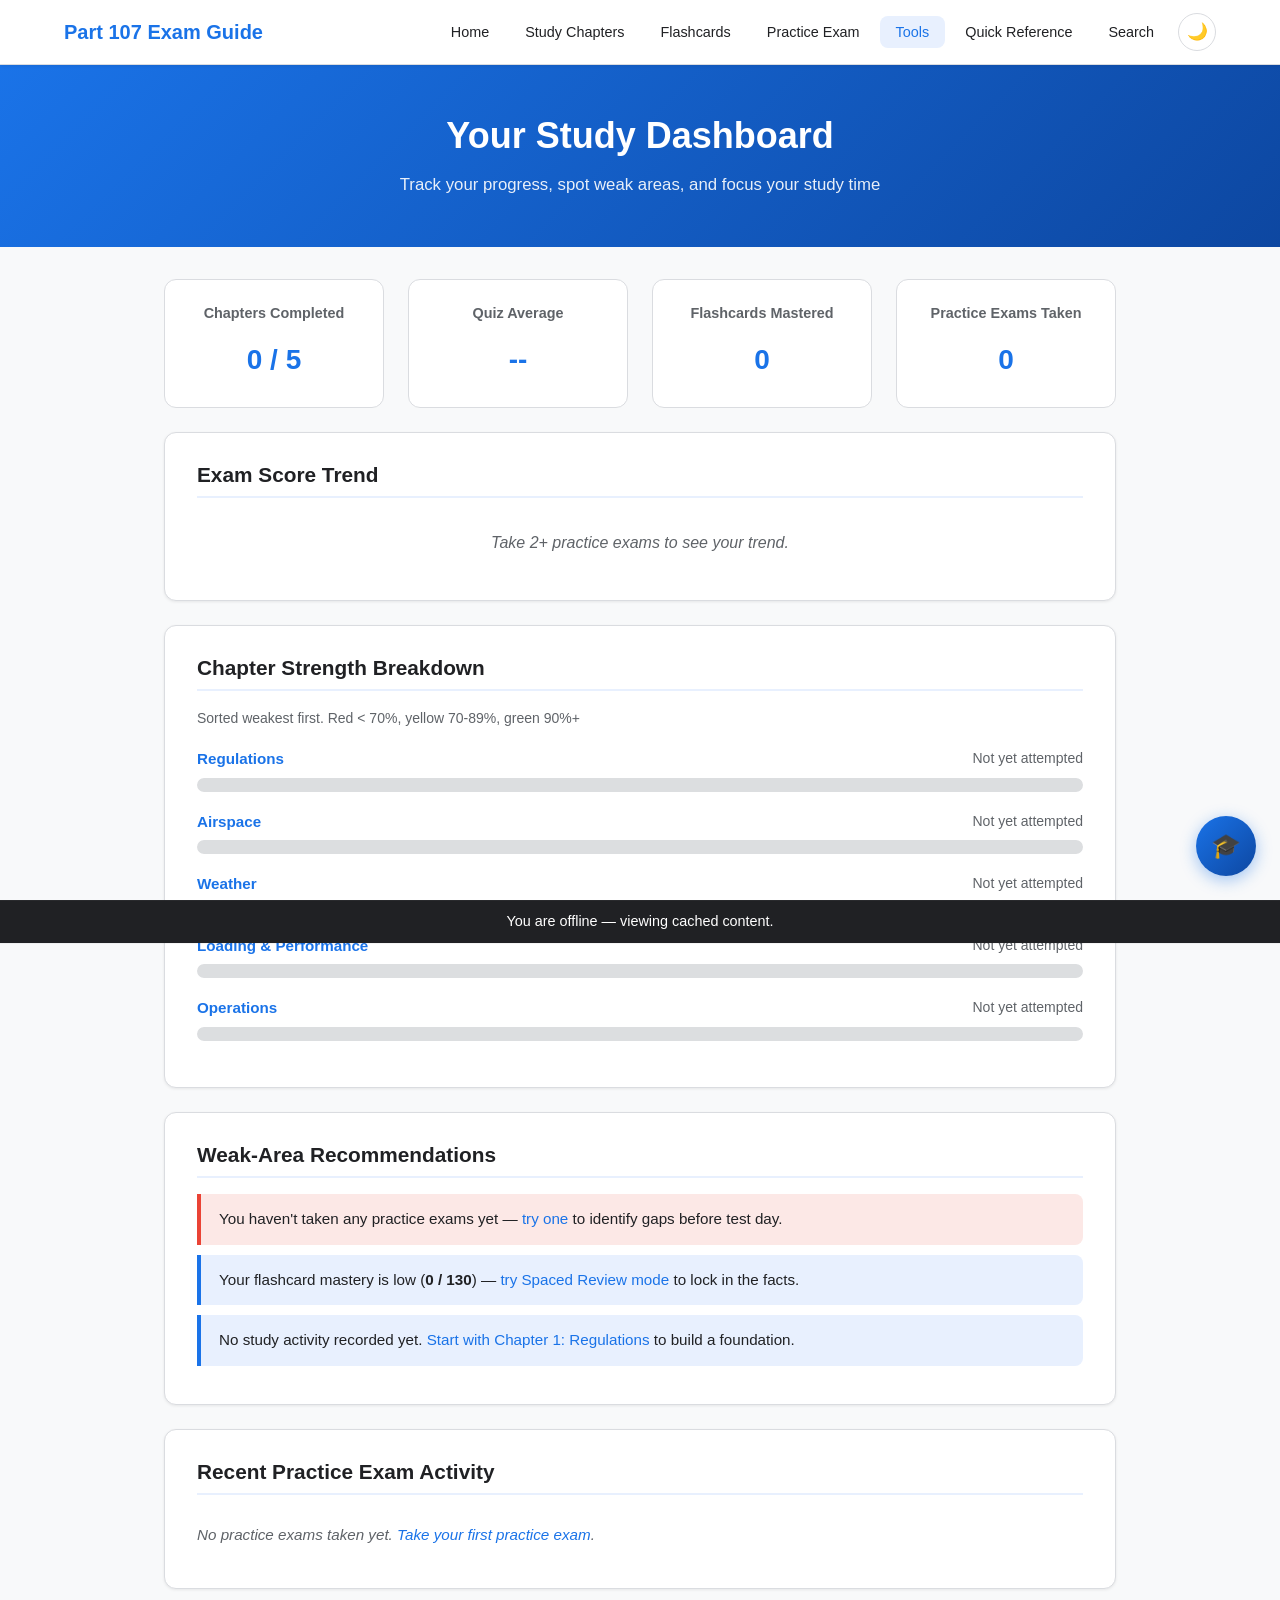
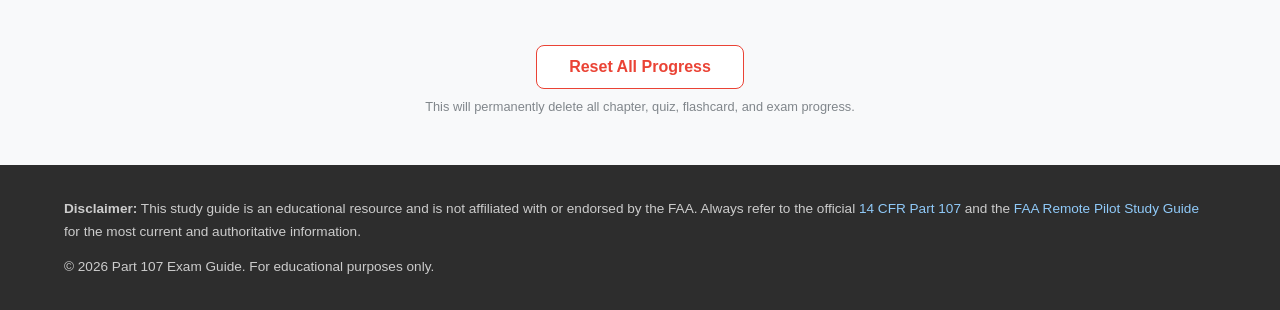
==== commit 6b355be5: "Security hardening: add CSP, escape quotes, rel=noopener Security audit found no exploitable vulnera" ====
--- a/dashboard.html
+++ b/dashboard.html
@@ -3,6 +3,7 @@
 <head>
     <meta charset="UTF-8">
     <meta name="viewport" content="width=device-width, initial-scale=1.0">
+    <meta http-equiv="Content-Security-Policy" content="default-src 'self'; script-src 'self' 'unsafe-inline'; style-src 'self' 'unsafe-inline'; img-src 'self' data:; font-src 'self'; connect-src 'self'; manifest-src 'self'; worker-src 'self'; object-src 'none'; base-uri 'self'; form-action 'self'">
     <title>Study Dashboard - Part 107 Exam Guide</title>
     <link rel="stylesheet" href="css/styles.css">
     <link rel="manifest" href="/manifest.json">
@@ -344,7 +345,7 @@
 
     <footer class="site-footer">
         <div class="container">
-            <p><strong>Disclaimer:</strong> This study guide is an educational resource and is not affiliated with or endorsed by the FAA. Always refer to the official <a href="https://www.ecfr.gov/current/title-14/chapter-I/subchapter-F/part-107" target="_blank">14 CFR Part 107</a> and the <a href="https://www.faa.gov/sites/faa.gov/files/regulations_policies/handbooks_manuals/aviation/remote_pilot_study_guide.pdf" target="_blank">FAA Remote Pilot Study Guide</a> for the most current and authoritative information.</p>
+            <p><strong>Disclaimer:</strong> This study guide is an educational resource and is not affiliated with or endorsed by the FAA. Always refer to the official <a href="https://www.ecfr.gov/current/title-14/chapter-I/subchapter-F/part-107" target="_blank" rel="noopener noreferrer">14 CFR Part 107</a> and the <a href="https://www.faa.gov/sites/faa.gov/files/regulations_policies/handbooks_manuals/aviation/remote_pilot_study_guide.pdf" target="_blank" rel="noopener noreferrer">FAA Remote Pilot Study Guide</a> for the most current and authoritative information.</p>
             <p>&copy; 2026 Part 107 Exam Guide. For educational purposes only.</p>
         </div>
     </footer>
--- a/css/styles.css
+++ b/css/styles.css
@@ -2007,3 +2007,114 @@
         max-width: 100%;
     }
 }
+
+/* ========================================
+   Search page
+   ======================================== */
+.search-wrap {
+    max-width: 760px;
+    margin: 0 auto;
+    padding: 32px 24px 64px;
+}
+
+.search-box {
+    position: relative;
+    margin-bottom: 12px;
+}
+
+.search-box input {
+    width: 100%;
+    padding: 16px 18px;
+    font-size: 1.1rem;
+    border: 2px solid var(--border);
+    border-radius: var(--radius);
+    background: var(--bg-white);
+    color: var(--text);
+    transition: border-color 0.2s;
+}
+
+.search-box input:focus {
+    outline: none;
+    border-color: var(--primary);
+}
+
+.search-meta {
+    display: flex;
+    justify-content: space-between;
+    align-items: center;
+    min-height: 24px;
+    margin-bottom: 16px;
+    color: var(--text-light);
+    font-size: 0.9rem;
+}
+
+.search-empty {
+    color: var(--text-light);
+    padding: 24px 0;
+}
+
+.search-results {
+    list-style: none;
+    display: flex;
+    flex-direction: column;
+    gap: 12px;
+}
+
+.search-result a {
+    display: block;
+    padding: 16px 18px;
+    background: var(--bg-white);
+    border: 1px solid var(--border);
+    border-radius: var(--radius);
+    box-shadow: var(--shadow-sm);
+    transition: border-color 0.2s, box-shadow 0.2s, transform 0.1s;
+}
+
+.search-result a:hover {
+    border-color: var(--primary);
+    box-shadow: var(--shadow-md);
+    text-decoration: none;
+    transform: translateY(-1px);
+}
+
+.search-result-head {
+    display: flex;
+    justify-content: space-between;
+    align-items: baseline;
+    gap: 12px;
+    margin-bottom: 6px;
+}
+
+.search-result-title {
+    font-weight: 600;
+    color: var(--primary);
+}
+
+.search-result-type {
+    flex: none;
+    font-size: 0.72rem;
+    font-weight: 600;
+    text-transform: uppercase;
+    letter-spacing: 0.03em;
+    color: var(--text-light);
+    background: var(--primary-light);
+    padding: 3px 8px;
+    border-radius: 999px;
+    white-space: nowrap;
+}
+
+.search-result-snippet {
+    margin: 0;
+    color: var(--text-light);
+    font-size: 0.92rem;
+}
+
+/* ========================================
+   Quick Reference page helpers
+   ======================================== */
+.ref-list { list-style: none; padding: 0; }
+.ref-row { padding: 10px 0; border-bottom: 1px solid #f0f0f0; }
+.ref-row-lg { padding: 12px 0; border-bottom: 1px solid #f0f0f0; }
+.ref-row-tight { padding: 8px 0; }
+.ref-indent { padding-left: 24px; }
+.ref-accent { color: var(--primary); }
